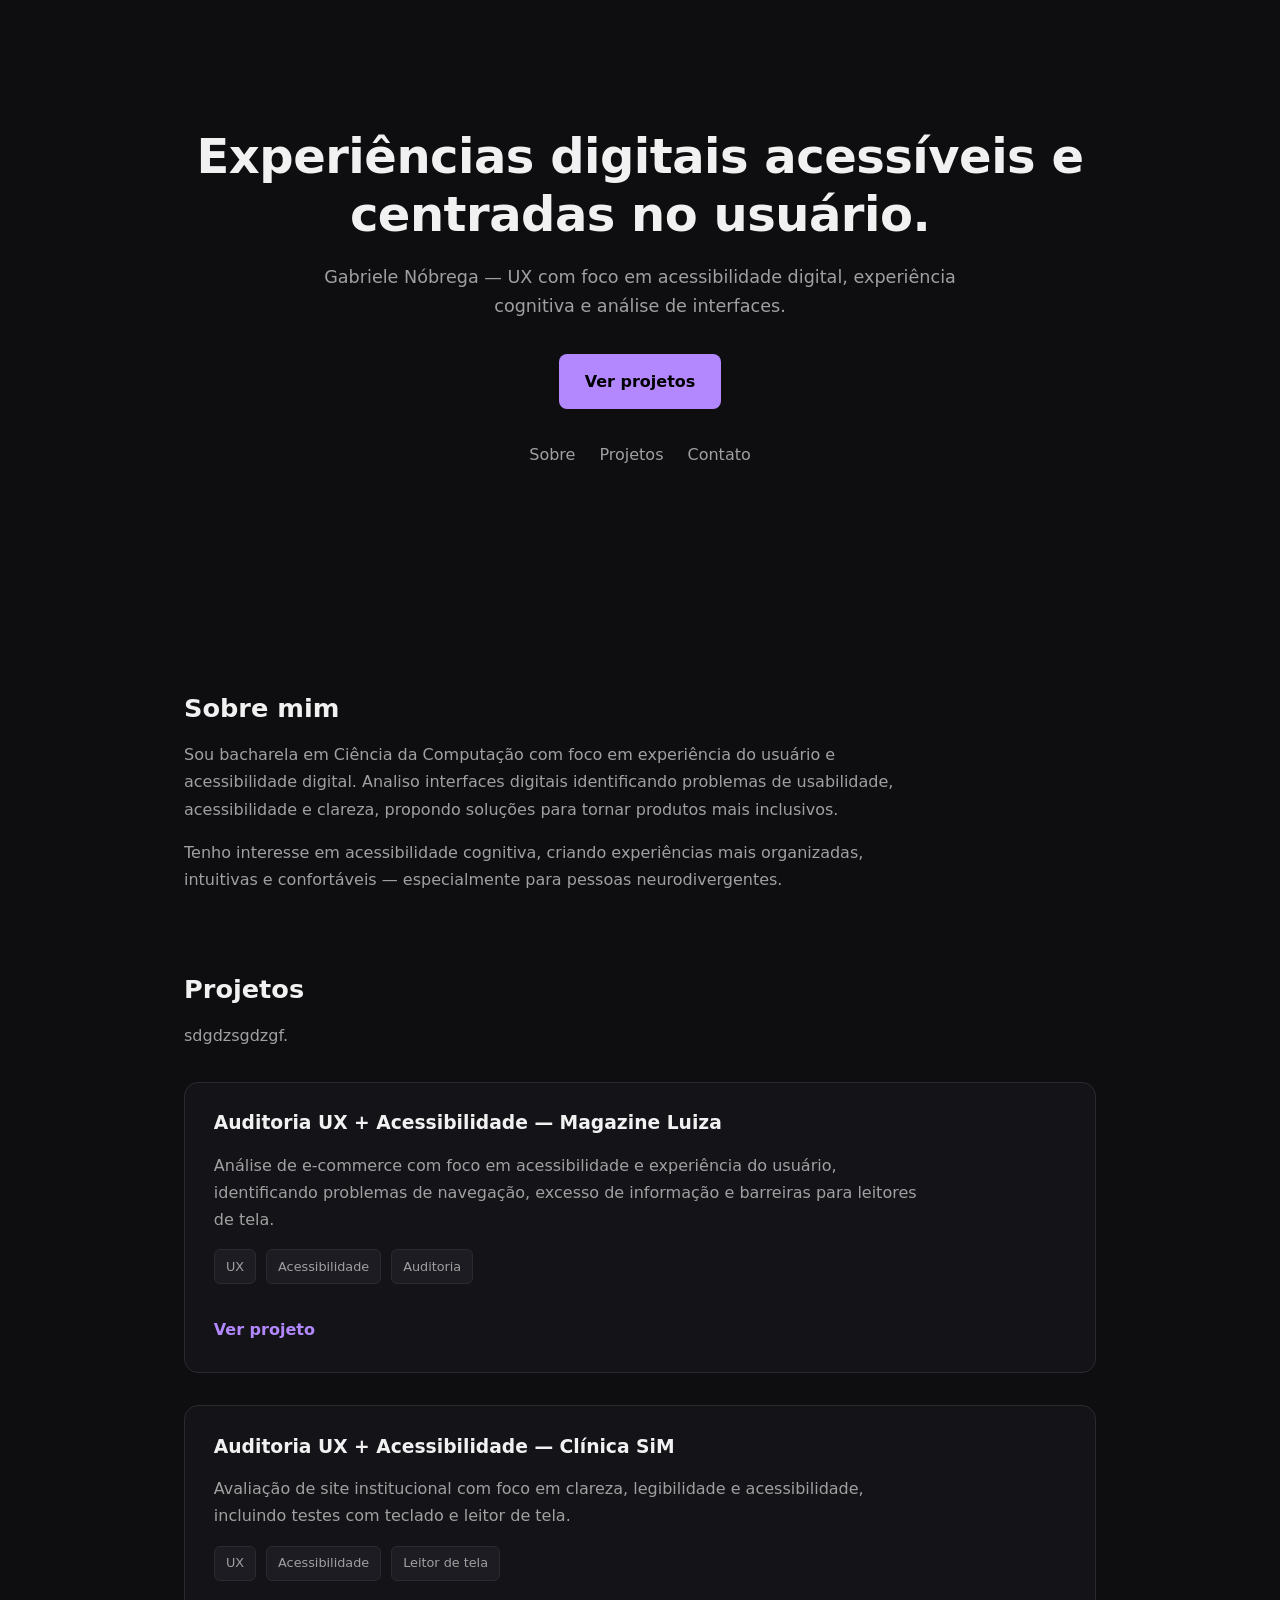
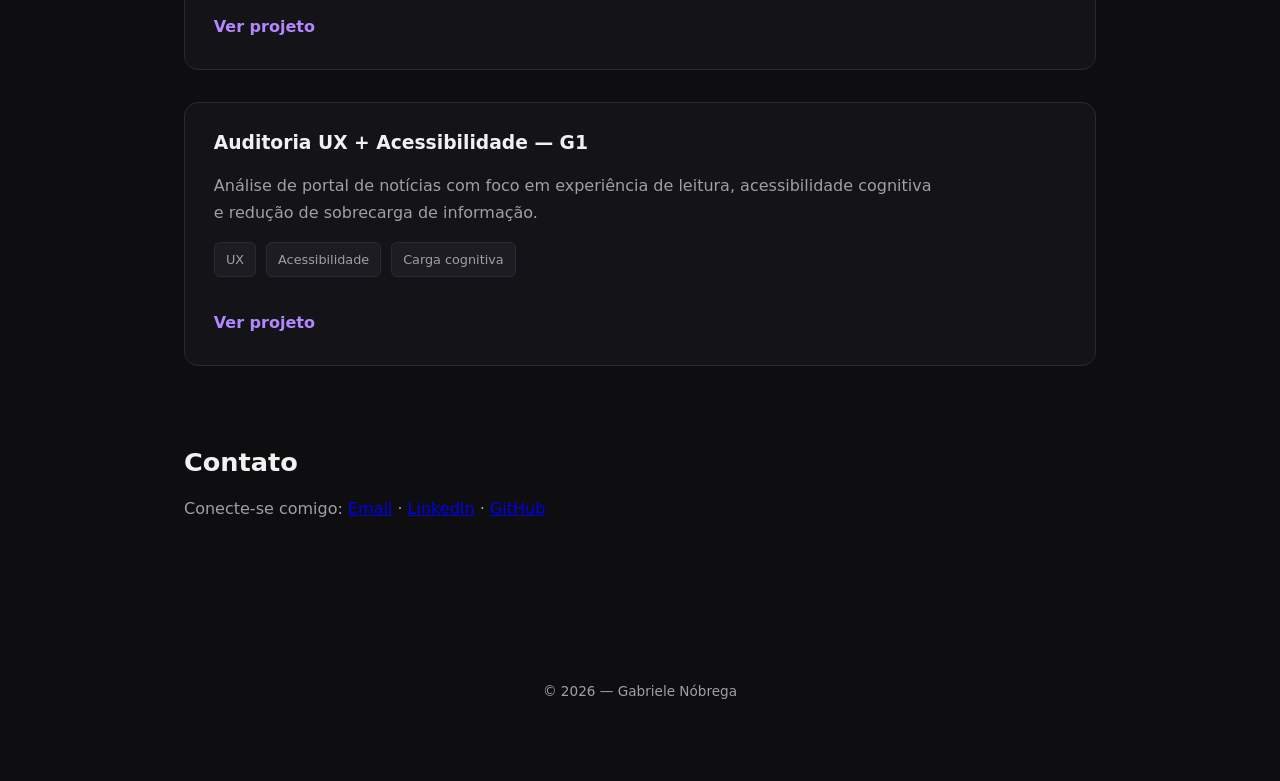
==== index.html @ 25859413 "Primeira versão do portfólio" ====
<!DOCTYPE html>
<html lang="pt-BR">
<head>
  <meta charset="UTF-8" />
  <meta name="viewport" content="width=device-width, initial-scale=1.0" />
  <title>Gabriele Nóbrega | UX & Acessibilidade</title>
  <meta name="description" content="Portfólio de Gabriele Nóbrega, especialista em UX e acessibilidade digital." />
  <link rel="stylesheet" href="css/style.css" />
</head>
<body>

  <header class="container hero">
    <h1>Experiências digitais acessíveis e centradas no usuário.</h1>
    <p class="subtitle">
      Gabriele Nóbrega — UX com foco em acessibilidade digital, 
      experiência cognitiva e análise de interfaces.
    </p>

    <a href="#projetos" class="cta">Ver projetos</a>

    <nav aria-label="Navegação principal">
      <ul class="nav">
        <li><a href="#sobre">Sobre</a></li>
        <li><a href="#projetos">Projetos</a></li>
        <li><a href="#contato">Contato</a></li>
      </ul>
    </nav>
  </header>

  <main class="container">

    <section id="sobre">
      <h2>Sobre mim</h2>
      <p>
        Sou bacharela em Ciência da Computação com foco em experiência do usuário e acessibilidade digital.
        Analiso interfaces digitais identificando problemas de usabilidade, acessibilidade e clareza,
        propondo soluções para tornar produtos mais inclusivos.
      </p>
      <p>
        Tenho interesse em acessibilidade cognitiva, criando experiências mais organizadas,
        intuitivas e confortáveis — especialmente para pessoas neurodivergentes.
    </section>

    <section id="projetos">
      <h2>Projetos</h2>

      <p class="intro-projetos">
        sdgdzsgdzgf.
      </p>

      <article class="projeto">
        <h3>Auditoria UX + Acessibilidade — Magazine Luiza</h3>
        <p>
           Análise de e-commerce com foco em acessibilidade e experiência do usuário,
           identificando problemas de navegação, excesso de informação e barreiras para leitores de tela.
        </p>
        <ul>
          <li>UX</li>
          <li>Acessibilidade</li>
          <li>Auditoria</li>
        </ul>
        <a href="projects/MagazineLuiza/index.html"
           target="_blank"
           rel="noopener noreferrer"
           aria-label="Ver projeto Magazine Luiza">
          Ver projeto
        </a>
      </article>

      <article class="projeto">
        <h3>Auditoria UX + Acessibilidade — Clínica SiM</h3>
        <p>
          Avaliação de site institucional com foco em clareza, legibilidade e acessibilidade,
          incluindo testes com teclado e leitor de tela.
        </p>
        <ul>
          <li>UX</li>
          <li>Acessibilidade</li>
          <li>Leitor de tela</li>
        </ul>
        <a href="projects/ClinicaSiM/index.html"
           target="_blank"
           rel="noopener noreferrer">
          Ver projeto
        </a>
      </article>

      <article class="projeto">
        <h3>Auditoria UX + Acessibilidade — G1</h3>
        <p>
          Análise de portal de notícias com foco em experiência de leitura,
          acessibilidade cognitiva e redução de sobrecarga de informação.
        </p>
        <ul>
          <li>UX</li>
          <li>Acessibilidade</li>
          <li>Carga cognitiva</li>
        </ul>
        <a href="projects/G1/index.html"
           target="_blank"
           rel="noopener noreferrer">
          Ver projeto
        </a>
      </article>

    </section>

    <section id="contato">
      <h2>Contato</h2>
      <p>
      Conecte-se comigo:
      <a href="mailto:gabriele.on@hotmail.com">Email</a> ·
      <a href="https://www.linkedin.com/in/gabrielenobrega" target="_blank">LinkedIn</a> ·
      <a href="https://github.com/gabrielenobrega" target="_blank">GitHub</a>
      </p>
    </section>

  </main>

  <footer class="container">
    <p>© 2026 — Gabriele Nóbrega</p>
  </footer>

</body>
</html>
---- css/style.css ----
:root {
  --bg: #0e0e11;
  --surface: #141418;
  --surface-hover: #1a1a20;
  --text: #f1f1f1;
  --gray: #a0a0a0;
  --primary: #b388ff;
  --primary-soft: rgba(179, 136, 255, 0.15);
  --border: #2a2a2f;
}

/* Reset */
* {
  box-sizing: border-box;
}

body {
  margin: 0;
  font-family: system-ui, -apple-system, BlinkMacSystemFont, "Segoe UI", sans-serif;
  background-color: var(--bg);
  color: var(--text);
  line-height: 1.7;
  -webkit-font-smoothing: antialiased;
}

/* Layout */
.container {
  max-width: 960px;
  padding: 4rem 1.5rem;
  margin: auto;
}

/* HERO */

.hero {
  text-align: center;
  padding-top: 6rem;
  padding-bottom: 4rem;
}

.hero h1 {
  font-size: clamp(2.2rem, 4vw, 3rem);
  line-height: 1.2;
  font-weight: 700;
  letter-spacing: -0.5px;
  margin-bottom: 1.2rem;
}

.subtitle {
  color: var(--gray);
  font-size: 1.1rem;
  max-width: 650px;
  margin: 0 auto 2rem;
}

/* CTA */

.cta {
  display: inline-block;
  padding: 0.85rem 1.6rem;
  background-color: var(--primary);
  color: #000;
  text-decoration: none;
  font-weight: 600;
  border-radius: 8px;
  transition: 0.2s ease;
  box-shadow: 0 0 0 0 var(--primary-soft);
}

.cta:hover {
  transform: translateY(-2px);
  box-shadow: 0 0 0 6px var(--primary-soft);
}

/* Navegação */

.nav {
  list-style: none;
  padding: 0;
  display: flex;
  gap: 1.5rem;
  justify-content: center;
  margin-top: 2rem;
}

.nav a {
  text-decoration: none;
  color: var(--gray);
  font-weight: 500;
  transition: 0.2s ease;
}

.nav a:hover {
  color: var(--primary);
}

/* Seções */

section {
  margin-top: 5rem;
}

h1, h2, h3 {
  line-height: 1.3;
  color: var(--text);
}

h2 {
  font-size: 1.6rem;
  font-weight: 600;
  margin-bottom: 1rem;
}

section p {
  color: var(--gray);
  max-width: 720px;
}

/* Projetos */

.projeto {
  background-color: var(--surface);
  border: 1px solid var(--border);
  padding: 1.8rem;
  margin-top: 2rem;
  border-radius: 14px;
  transition: 0.25s ease;
}

.projeto:hover {
  background-color: var(--surface-hover);
  border-color: var(--primary);
  transform: translateY(-4px);
}

.projeto h3 {
  margin-top: 0;
  margin-bottom: 0.8rem;
}

.projeto p {
  color: var(--gray);
}

/* Tags */

.projeto ul {
  list-style: none;
  padding: 0;
  display: flex;
  gap: 0.6rem;
  margin-top: 0.8rem;
  flex-wrap: wrap;
}

.projeto li {
  background-color: #1c1c22;
  color: var(--gray);
  padding: 0.35rem 0.7rem;
  border-radius: 6px;
  font-size: 0.8rem;
  border: 1px solid var(--border);
}

/* Links do projeto */

.projeto a {
  display: inline-block;
  margin-top: 1rem;
  color: var(--primary);
  font-weight: 600;
  text-decoration: none;
  transition: 0.2s ease;
}

.projeto a:hover {
  text-decoration: underline;
}

/* Intro projetos */

.intro-projetos {
  color: var(--gray);
  margin-bottom: 1rem;
}

/* Acessibilidade */

a:focus-visible {
  outline: 2px solid var(--primary);
  outline-offset: 4px;
}

/* Footer */

footer {
  margin-top: 6rem;
  text-align: center;
  font-size: 0.85rem;
  color: var(--gray);
  padding-bottom: 3rem;
}
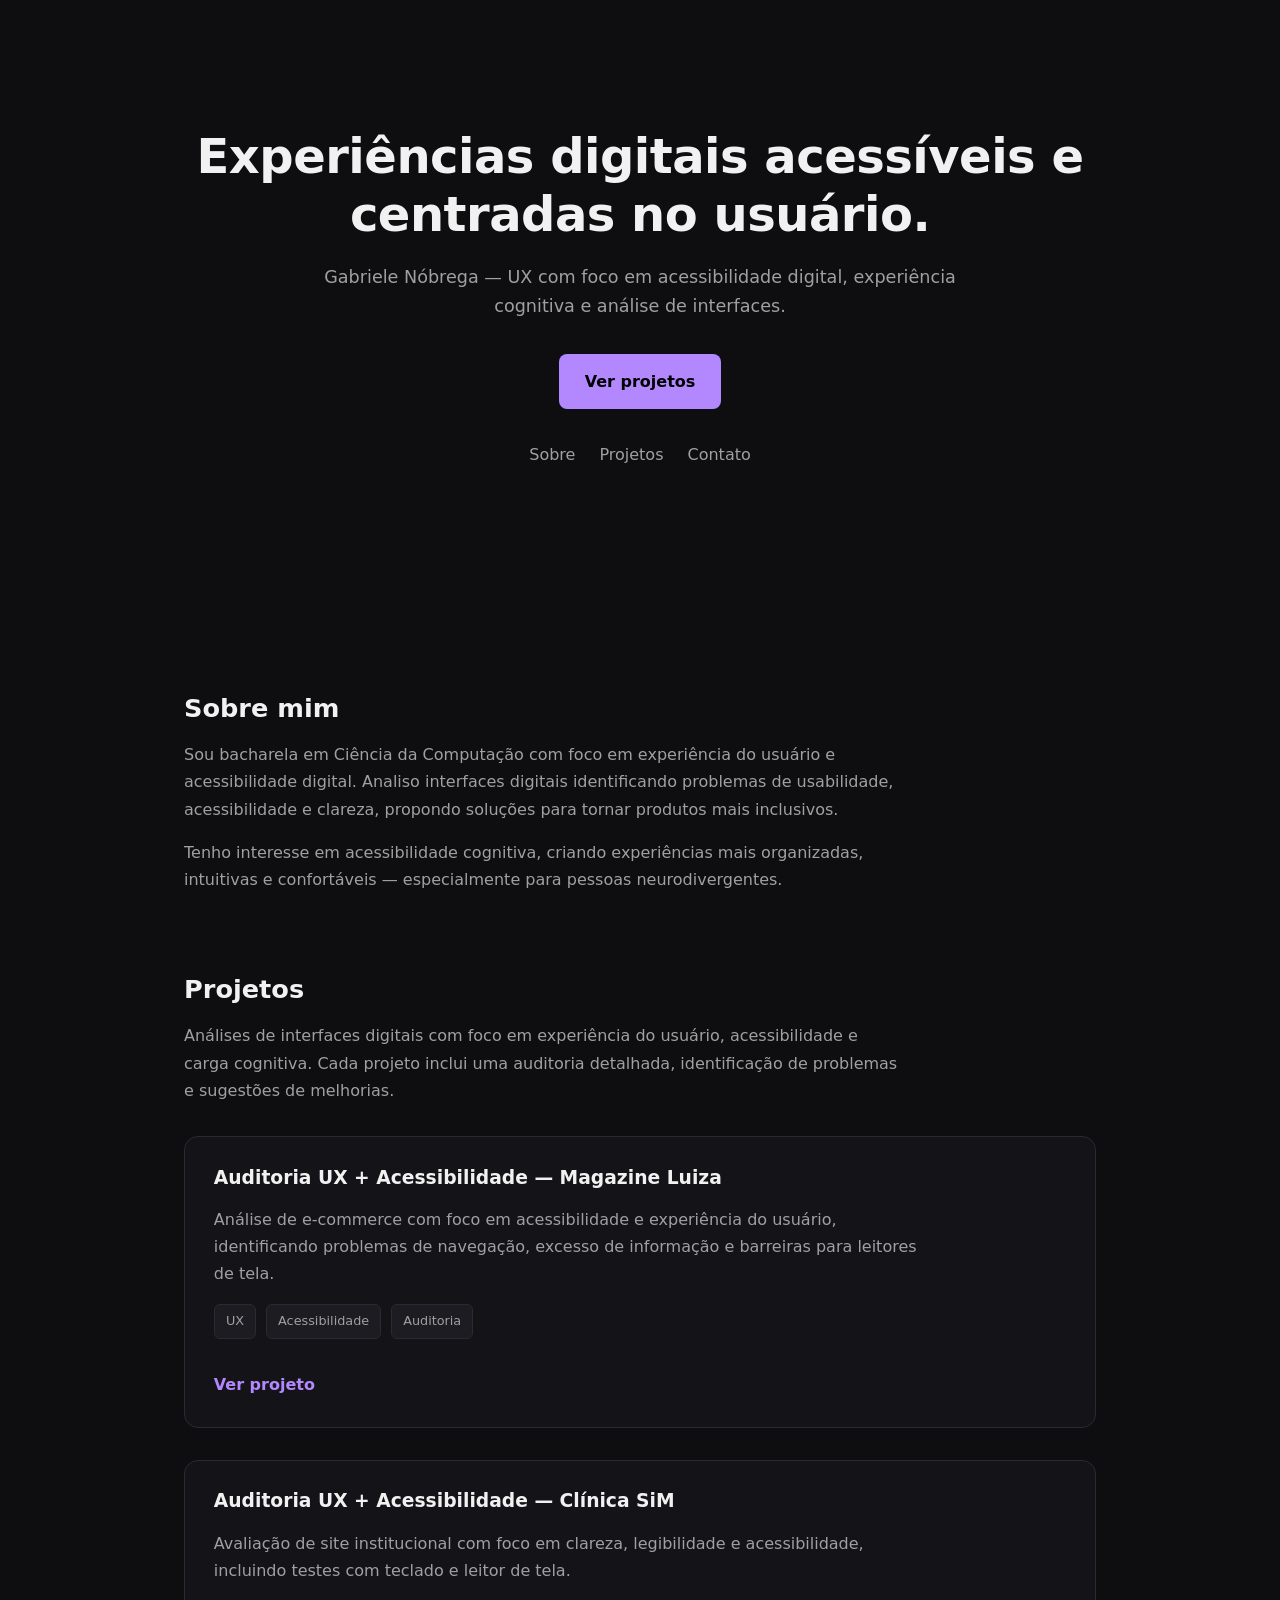
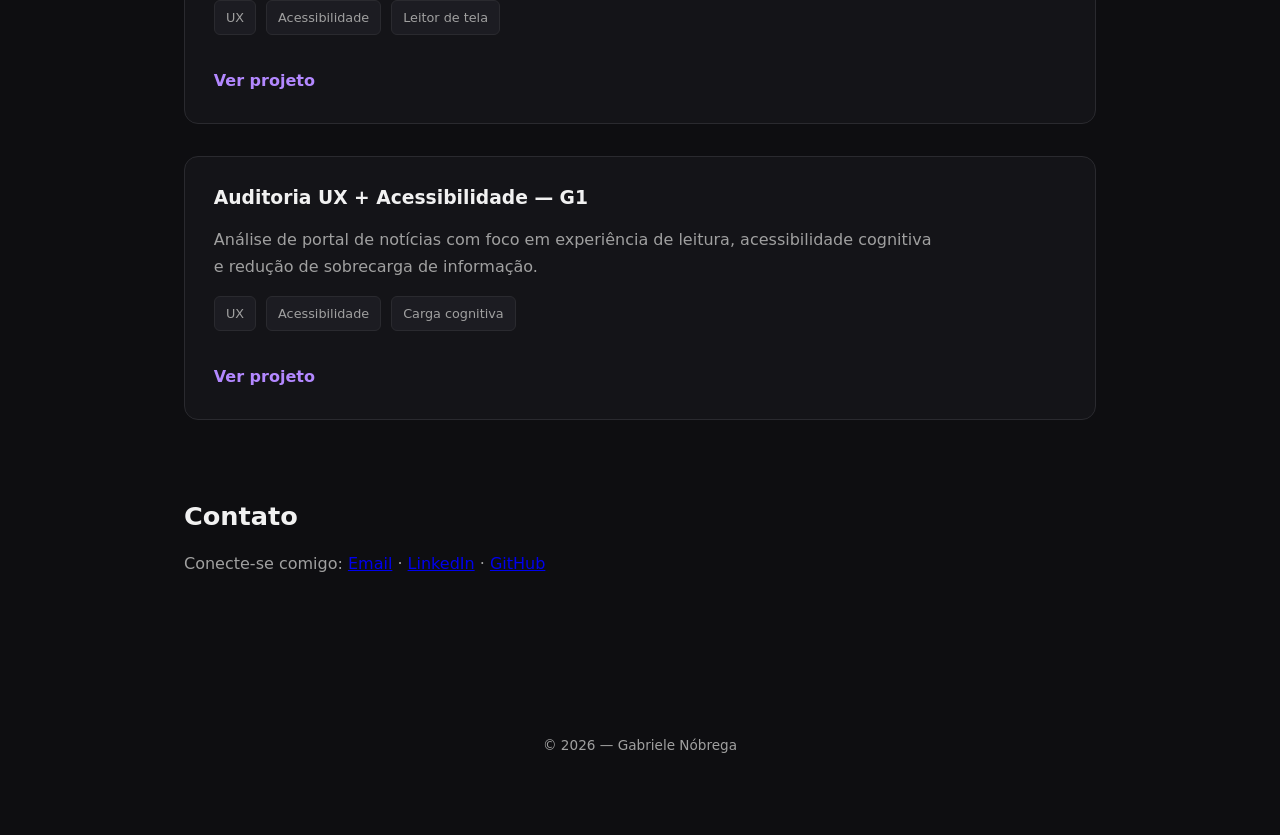
==== commit 73ccc071: "Adicionando introdução" ====
--- a/index.html
+++ b/index.html
@@ -45,7 +45,8 @@
       <h2>Projetos</h2>
 
       <p class="intro-projetos">
-        sdgdzsgdzgf.
+        Análises de interfaces digitais com foco em experiência do usuário, acessibilidade e carga cognitiva.
+        Cada projeto inclui uma auditoria detalhada, identificação de problemas e sugestões de melhorias.
       </p>
 
       <article class="projeto">
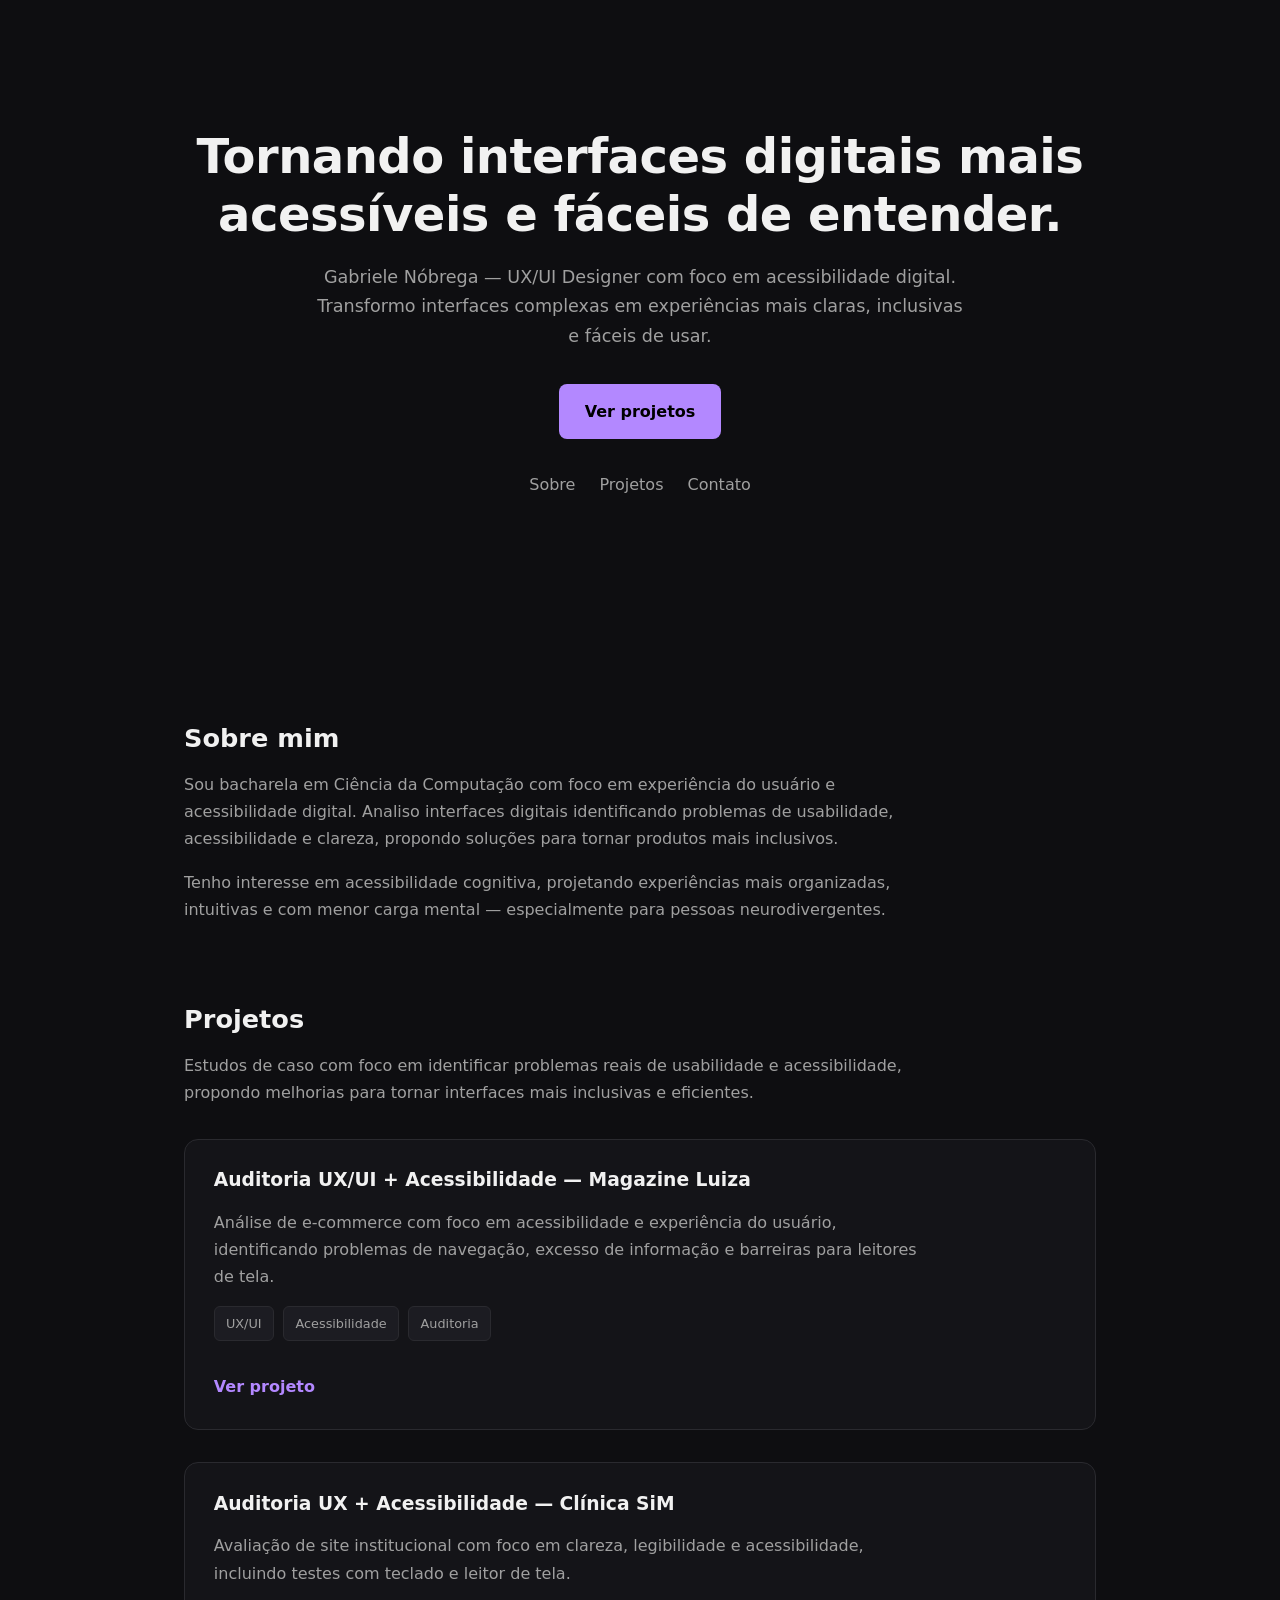
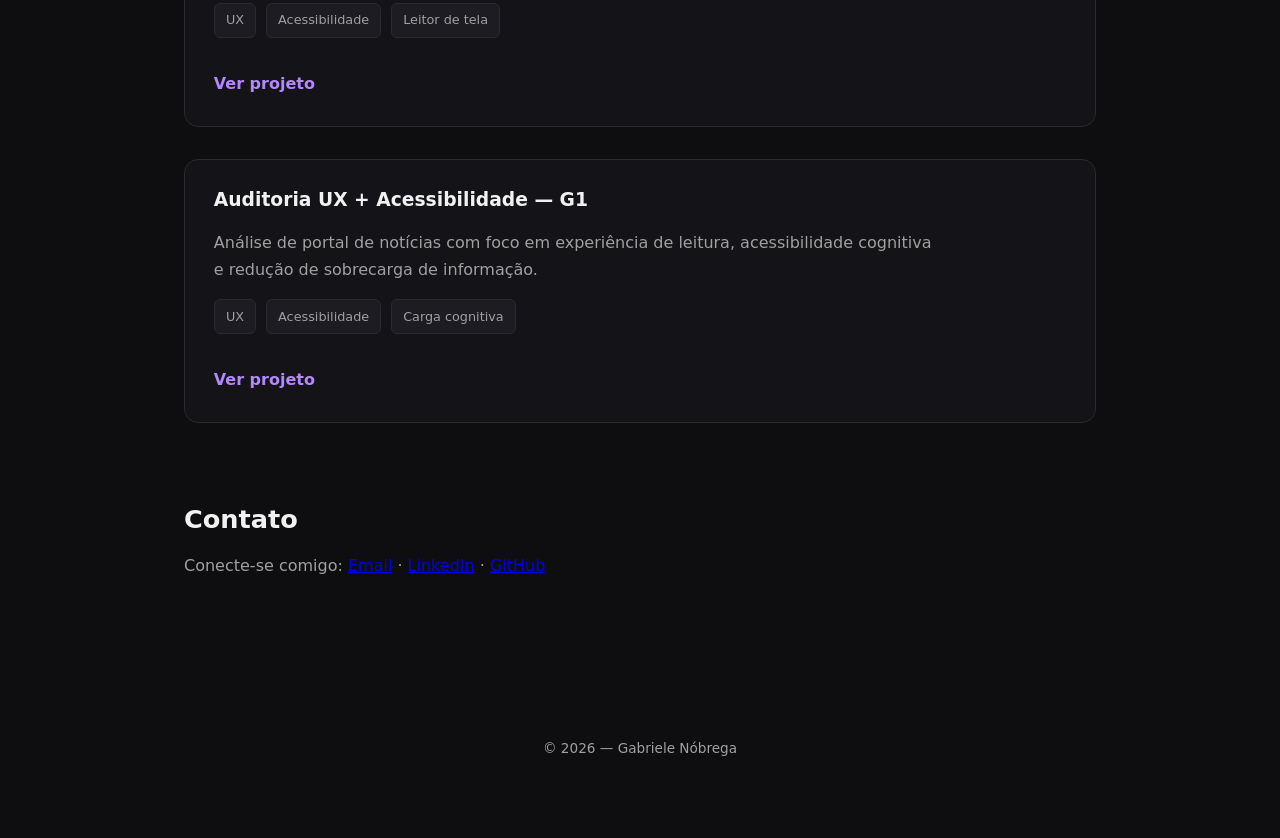
==== commit e11a0807: "Melhorando ajustes na página inicial" ====
--- a/index.html
+++ b/index.html
@@ -3,17 +3,17 @@
 <head>
   <meta charset="UTF-8" />
   <meta name="viewport" content="width=device-width, initial-scale=1.0" />
-  <title>Gabriele Nóbrega | UX & Acessibilidade</title>
-  <meta name="description" content="Portfólio de Gabriele Nóbrega, especialista em UX e acessibilidade digital." />
+  <title>Gabriele Nóbrega | UX/UI & Acessibilidade</title>
+  <meta name="description" content="Portfólio de Gabriele Nóbrega, especialista em UX/UI e acessibilidade digital." />
   <link rel="stylesheet" href="css/style.css" />
 </head>
 <body>
 
   <header class="container hero">
-    <h1>Experiências digitais acessíveis e centradas no usuário.</h1>
+    <h1>Tornando interfaces digitais mais acessíveis e fáceis de entender.</h1>
     <p class="subtitle">
-      Gabriele Nóbrega — UX com foco em acessibilidade digital, 
-      experiência cognitiva e análise de interfaces.
+      Gabriele Nóbrega — UX/UI Designer com foco em acessibilidade digital.
+      Transformo interfaces complexas em experiências mais claras, inclusivas e fáceis de usar.
     </p>
 
     <a href="#projetos" class="cta">Ver projetos</a>
@@ -37,26 +37,26 @@
         propondo soluções para tornar produtos mais inclusivos.
       </p>
       <p>
-        Tenho interesse em acessibilidade cognitiva, criando experiências mais organizadas,
-        intuitivas e confortáveis — especialmente para pessoas neurodivergentes.
+        Tenho interesse em acessibilidade cognitiva, projetando experiências mais organizadas,
+        intuitivas e com menor carga mental — especialmente para pessoas neurodivergentes.
     </section>
 
     <section id="projetos">
       <h2>Projetos</h2>
 
       <p class="intro-projetos">
-        Análises de interfaces digitais com foco em experiência do usuário, acessibilidade e carga cognitiva.
-        Cada projeto inclui uma auditoria detalhada, identificação de problemas e sugestões de melhorias.
+        Estudos de caso com foco em identificar problemas reais de usabilidade e acessibilidade,
+        propondo melhorias para tornar interfaces mais inclusivas e eficientes.
       </p>
 
       <article class="projeto">
-        <h3>Auditoria UX + Acessibilidade — Magazine Luiza</h3>
+        <h3>Auditoria UX/UI + Acessibilidade — Magazine Luiza</h3>
         <p>
            Análise de e-commerce com foco em acessibilidade e experiência do usuário,
            identificando problemas de navegação, excesso de informação e barreiras para leitores de tela.
         </p>
         <ul>
-          <li>UX</li>
+          <li>UX/UI</li>
           <li>Acessibilidade</li>
           <li>Auditoria</li>
         </ul>
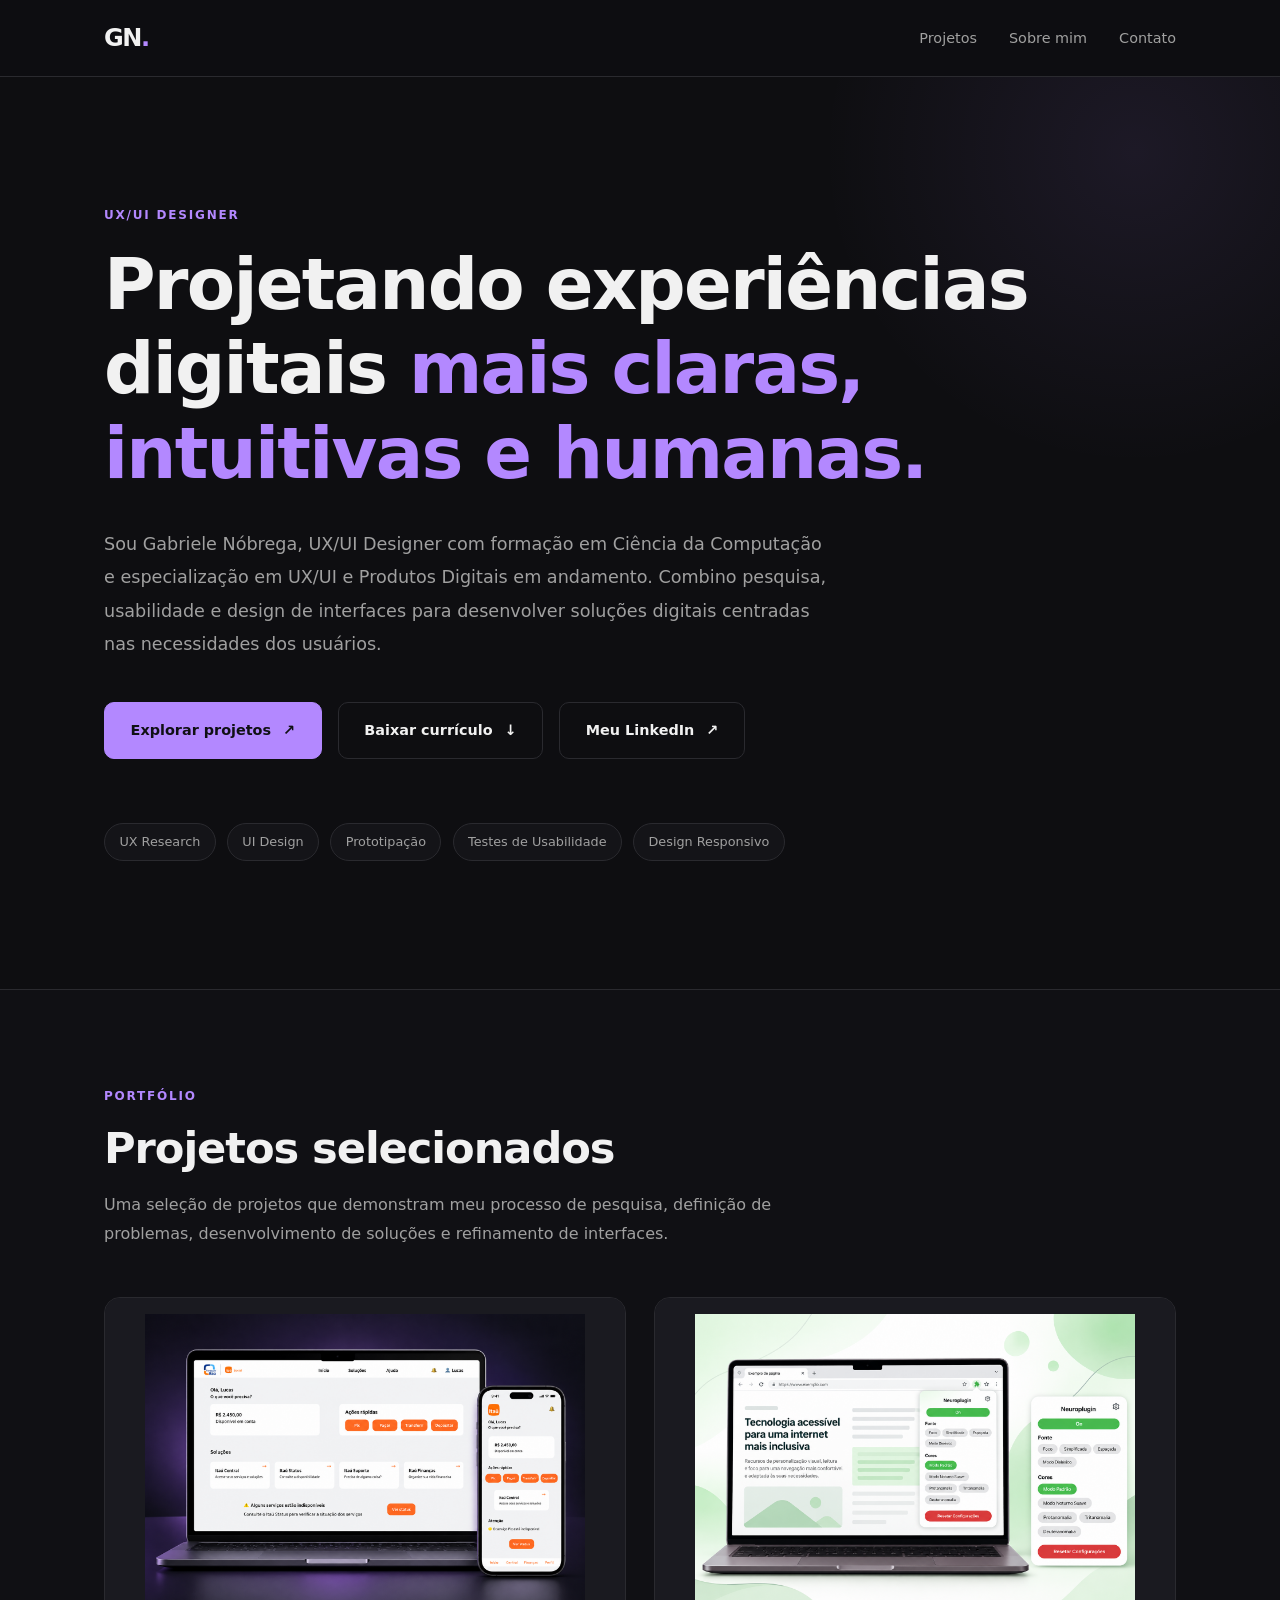
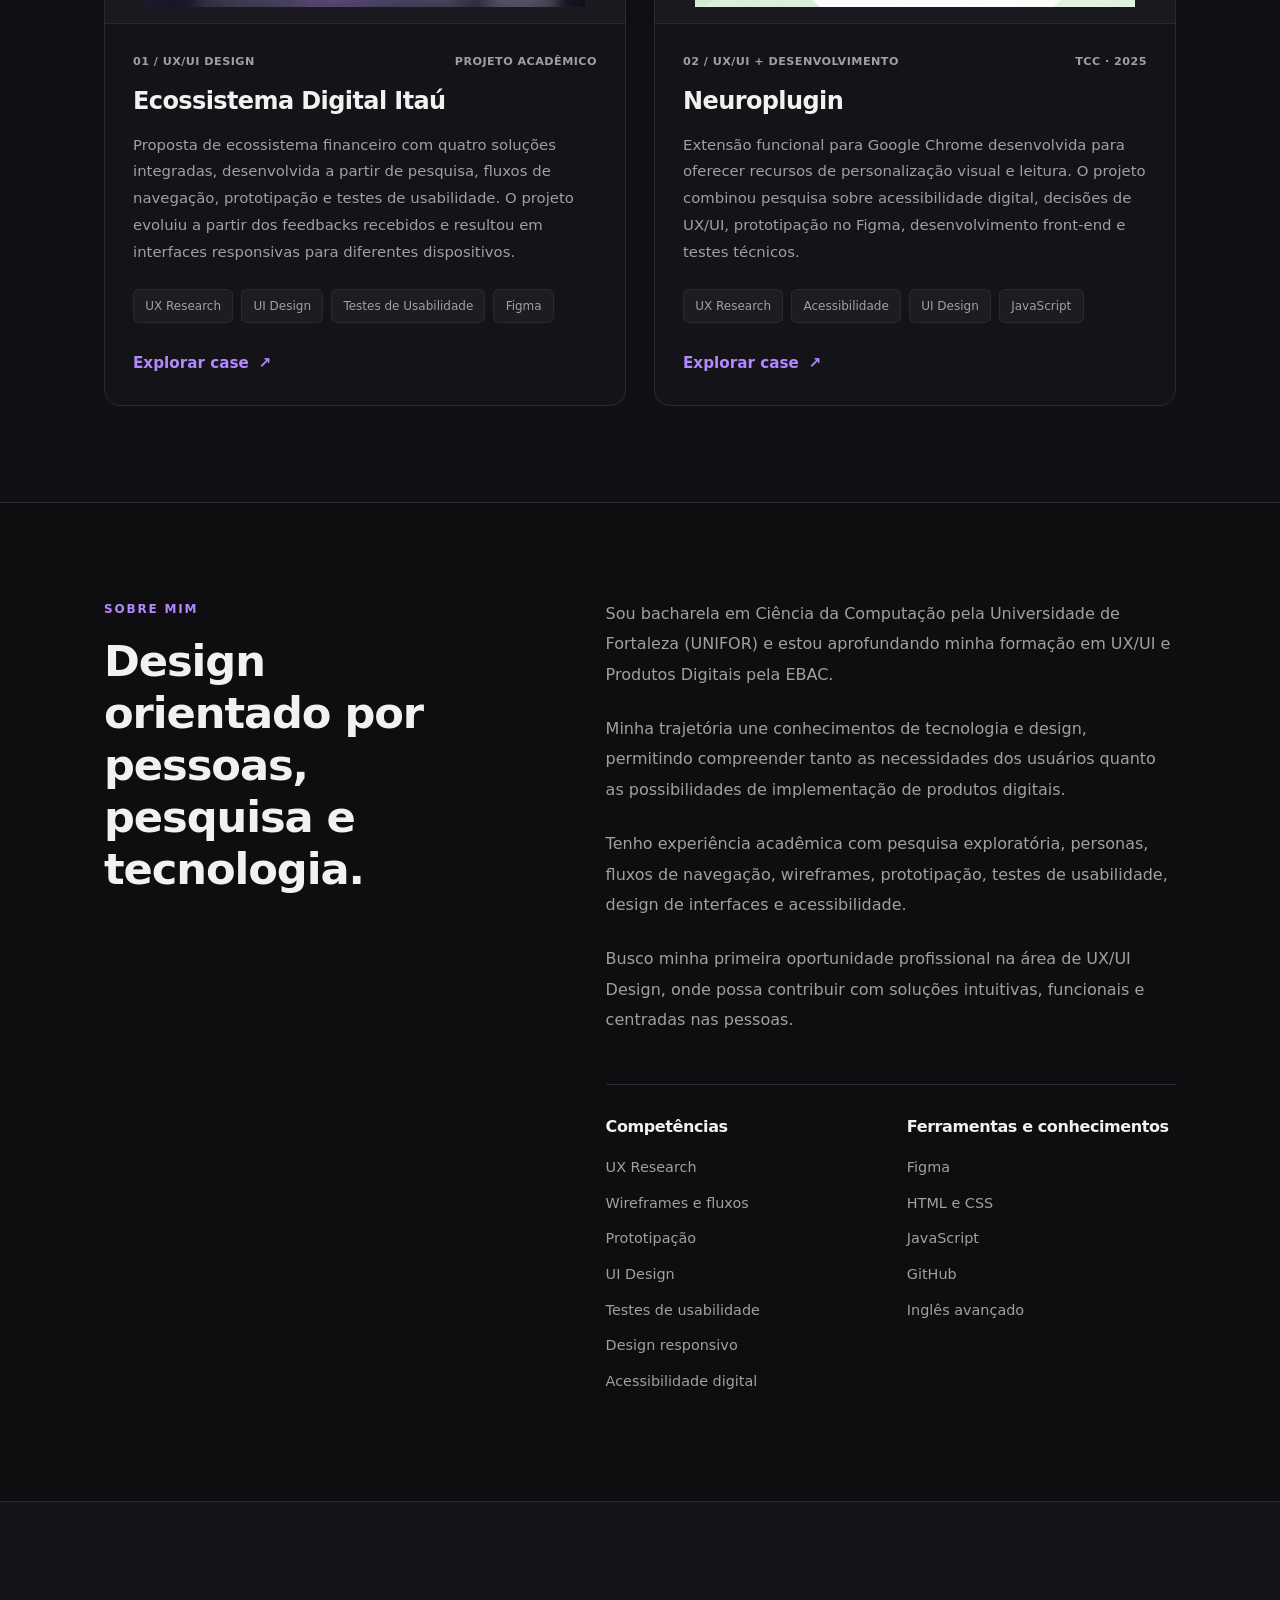
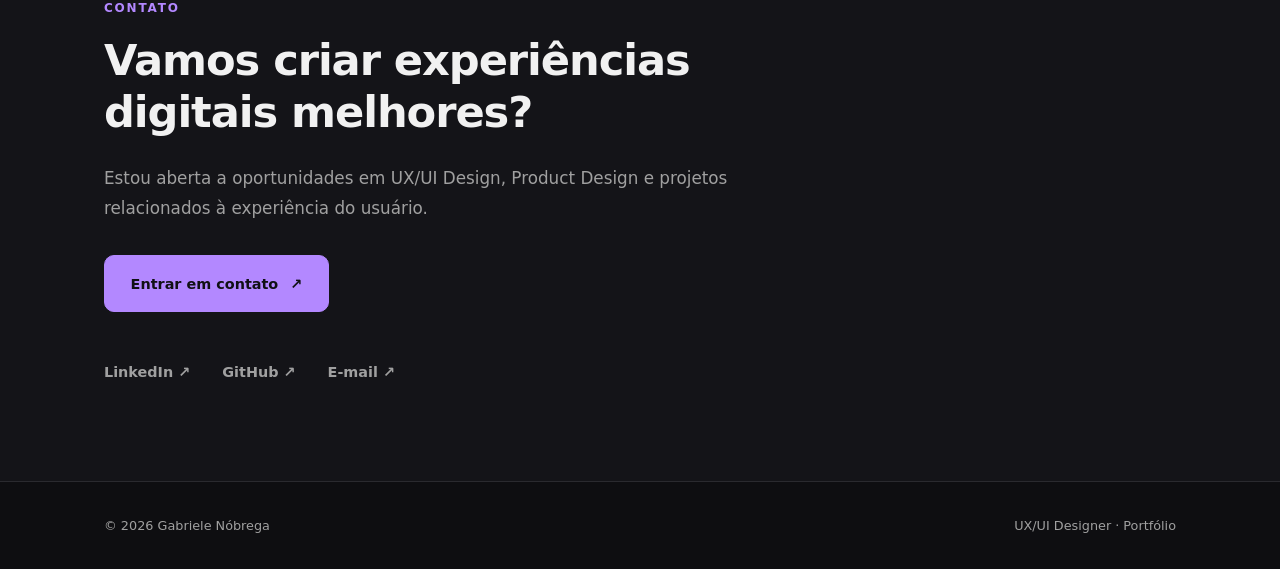
==== commit 452df8f8: "Atualização do portifólio 2026" ====
--- a/index.html
+++ b/index.html
@@ -1,126 +1,442 @@
+
 <!DOCTYPE html>
 <html lang="pt-BR">
+
 <head>
-  <meta charset="UTF-8" />
-  <meta name="viewport" content="width=device-width, initial-scale=1.0" />
-  <title>Gabriele Nóbrega | UX/UI & Acessibilidade</title>
-  <meta name="description" content="Portfólio de Gabriele Nóbrega, especialista em UX/UI e acessibilidade digital." />
-  <link rel="stylesheet" href="css/style.css" />
+  <meta charset="UTF-8">
+
+  <meta
+    name="viewport"
+    content="width=device-width, initial-scale=1.0"
+  >
+
+  <meta
+    name="description"
+    content="Portfólio de Gabriele Nóbrega, UX/UI Designer com formação em Ciência da Computação. Projetos de UX Research, UI Design, prototipação e experiência do usuário."
+  >
+
+  <meta name="theme-color" content="#0e0e11">
+
+  <title>Gabriele Nóbrega | UX/UI Designer</title>
+
+  <link rel="stylesheet" href="css/style.css">
 </head>
+
 <body>
 
-  <header class="container hero">
-    <h1>Tornando interfaces digitais mais acessíveis e fáceis de entender.</h1>
-    <p class="subtitle">
-      Gabriele Nóbrega — UX/UI Designer com foco em acessibilidade digital.
-      Transformo interfaces complexas em experiências mais claras, inclusivas e fáceis de usar.
-    </p>
-
-    <a href="#projetos" class="cta">Ver projetos</a>
-
-    <nav aria-label="Navegação principal">
-      <ul class="nav">
-        <li><a href="#sobre">Sobre</a></li>
-        <li><a href="#projetos">Projetos</a></li>
-        <li><a href="#contato">Contato</a></li>
-      </ul>
-    </nav>
+  <!-- CABEÇALHO -->
+
+  <header class="site-header">
+
+    <div class="container header-content">
+
+      <a href="#inicio" class="logo" aria-label="Gabriele Nóbrega, início">
+        GN<span>.</span>
+      </a>
+
+      <nav aria-label="Navegação principal">
+
+        <ul class="nav">
+          <li><a href="#projetos">Projetos</a></li>
+          <li><a href="#sobre">Sobre mim</a></li>
+          <li><a href="#contato">Contato</a></li>
+        </ul>
+
+      </nav>
+
+    </div>
+
   </header>
 
-  <main class="container">
-
-    <section id="sobre">
-      <h2>Sobre mim</h2>
+
+  <main>
+
+    <!-- HERO -->
+
+    <section id="inicio" class="hero">
+
+      <div class="container">
+
+        <p class="eyebrow">
+          UX/UI DESIGNER
+        </p>
+
+        <h1>
+          Projetando experiências digitais
+          <span>mais claras, intuitivas e humanas.</span>
+        </h1>
+
+        <p class="hero-description">
+          Sou Gabriele Nóbrega, UX/UI Designer com formação
+          em Ciência da Computação e especialização em
+          UX/UI e Produtos Digitais em andamento.
+
+          Combino pesquisa, usabilidade e design de
+          interfaces para desenvolver soluções digitais
+          centradas nas necessidades dos usuários.
+        </p>
+
+        <div class="hero-actions">
+
+        <a href="#projetos" class="cta">
+          Explorar projetos
+          <span aria-hidden="true">↗</span>
+        </a>
+
+        <a
+          href="documents/Curriculo_Gabriele_Nobrega.pdf"
+          class="secondary-button"
+          download="Curriculo_Gabriele_Nobrega.pdf"
+          type="application/pdf"
+        >
+          Baixar currículo
+          <span aria-hidden="true">↓</span>
+        </a>
+
+        <a
+          href="https://www.linkedin.com/in/gabrielenobrega"
+          class="secondary-button"
+          target="_blank"
+          rel="noopener noreferrer"
+        >
+          Meu LinkedIn
+          <span aria-hidden="true">↗</span>
+        </a>
+
+        </div>
+
+        <div class="hero-skills" aria-label="Áreas de atuação">
+          <span>UX Research</span>
+          <span>UI Design</span>
+          <span>Prototipação</span>
+          <span>Testes de Usabilidade</span>
+          <span>Design Responsivo</span>
+        </div>
+
+      </div>
+
+    </section>
+
+
+    <!-- PROJETOS -->
+
+    <section id="projetos" class="projects-section">
+
+      <div class="container">
+
+        <div class="section-heading">
+
+          <p class="eyebrow">PORTFÓLIO</p>
+
+          <h2>Projetos selecionados</h2>
+
+          <p>
+            Uma seleção de projetos que demonstram
+            meu processo de pesquisa, definição
+            de problemas, desenvolvimento de
+            soluções e refinamento de interfaces.
+          </p>
+
+        </div>
+
+
+        <div class="projects-grid">
+
+          <!-- PROJETO ITAÚ -->
+
+          <article class="project-card">
+
+            <a
+              href="projects/EcossistemaItau/index.html"
+              class="project-image-link"
+              aria-label="Ver case Ecossistema Digital Itaú"
+            >
+
+              <img
+                src="images/itau-capa.png"
+                alt="Prévia das interfaces desenvolvidas para o Ecossistema Digital Itaú"
+                loading="lazy"
+              >
+
+            </a>
+
+            <div class="project-content">
+
+              <div class="project-meta">
+                <span>01 / UX/UI DESIGN</span>
+                <span>Projeto acadêmico</span>
+              </div>
+
+              <h3>Ecossistema Digital Itaú</h3>
+
+              <p>
+                Proposta de ecossistema financeiro
+                com quatro soluções integradas,
+                desenvolvida a partir de pesquisa,
+                fluxos de navegação, prototipação
+                e testes de usabilidade.
+
+                O projeto evoluiu a partir dos
+                feedbacks recebidos e resultou
+                em interfaces responsivas para
+                diferentes dispositivos.
+              </p>
+
+              <div class="project-tags">
+                <span>UX Research</span>
+                <span>UI Design</span>
+                <span>Testes de Usabilidade</span>
+                <span>Figma</span>
+              </div>
+
+              <a
+                href="projects/EcossistemaItau/index.html"
+                class="project-link"
+              >
+                Explorar case
+                <span aria-hidden="true">↗</span>
+              </a>
+
+            </div>
+
+          </article>
+
+
+          <!-- PROJETO NEUROPLUGIN -->
+
+          <article class="project-card">
+
+            <a
+              href="projects/Neuroplugin/index.html"
+              class="project-image-link"
+              aria-label="Ver case Neuroplugin"
+            >
+
+              <img
+                src="images/neuroplugin-capa.png"
+                alt="Prévia da interface da extensão de acessibilidade Neuroplugin"
+                loading="lazy"
+              >
+
+            </a>
+
+            <div class="project-content">
+
+              <div class="project-meta">
+                <span>02 / UX/UI + DESENVOLVIMENTO</span>
+                <span>TCC · 2025</span>
+              </div>
+
+              <h3>Neuroplugin</h3>
+
+              <p>
+                Extensão funcional para Google Chrome
+                desenvolvida para oferecer recursos
+                de personalização visual e leitura.
+
+                O projeto combinou pesquisa sobre
+                acessibilidade digital, decisões
+                de UX/UI, prototipação no Figma,
+                desenvolvimento front-end e
+                testes técnicos.
+              </p>
+
+              <div class="project-tags">
+                <span>UX Research</span>
+                <span>Acessibilidade</span>
+                <span>UI Design</span>
+                <span>JavaScript</span>
+              </div>
+
+              <a
+                href="projects/Neuroplugin/index.html"
+                class="project-link"
+              >
+                Explorar case
+                <span aria-hidden="true">↗</span>
+              </a>
+
+            </div>
+
+          </article>
+
+        </div>
+
+      </div>
+
+    </section>
+
+
+    <!-- SOBRE MIM -->
+
+    <section id="sobre" class="about-section">
+
+      <div class="container about-grid">
+
+        <div class="about-heading">
+
+          <p class="eyebrow">SOBRE MIM</p>
+
+          <h2>
+            Design orientado por
+            pessoas, pesquisa
+            e tecnologia.
+          </h2>
+
+        </div>
+
+
+        <div class="about-content">
+
+          <p>
+            Sou bacharela em Ciência da Computação
+            pela Universidade de Fortaleza (UNIFOR)
+            e estou aprofundando minha formação
+            em UX/UI e Produtos Digitais pela EBAC.
+          </p>
+
+          <p>
+            Minha trajetória une conhecimentos
+            de tecnologia e design, permitindo
+            compreender tanto as necessidades
+            dos usuários quanto as possibilidades
+            de implementação de produtos digitais.
+          </p>
+
+          <p>
+            Tenho experiência acadêmica com
+            pesquisa exploratória, personas,
+            fluxos de navegação, wireframes,
+            prototipação, testes de usabilidade,
+            design de interfaces e acessibilidade.
+          </p>
+
+          <p>
+            Busco minha primeira oportunidade
+            profissional na área de UX/UI Design,
+            onde possa contribuir com soluções
+            intuitivas, funcionais e centradas
+            nas pessoas.
+          </p>
+
+
+          <div class="about-details">
+
+            <div class="detail-group">
+
+              <h3>Competências</h3>
+
+              <ul>
+                <li>UX Research</li>
+                <li>Wireframes e fluxos</li>
+                <li>Prototipação</li>
+                <li>UI Design</li>
+                <li>Testes de usabilidade</li>
+                <li>Design responsivo</li>
+                <li>Acessibilidade digital</li>
+              </ul>
+
+            </div>
+
+
+            <div class="detail-group">
+
+              <h3>Ferramentas e conhecimentos</h3>
+
+              <ul>
+                <li>Figma</li>
+                <li>HTML e CSS</li>
+                <li>JavaScript</li>
+                <li>GitHub</li>
+                <li>Inglês avançado</li>
+              </ul>
+
+            </div>
+
+          </div>
+
+        </div>
+
+      </div>
+
+    </section>
+
+
+    <!-- CONTATO -->
+
+    <section id="contato" class="contact-section">
+
+      <div class="container">
+
+        <p class="eyebrow">CONTATO</p>
+
+        <h2>
+          Vamos criar experiências
+          digitais melhores?
+        </h2>
+
+        <p>
+          Estou aberta a oportunidades em UX/UI Design,
+          Product Design e projetos relacionados
+          à experiência do usuário.
+        </p>
+
+        <a
+          href="mailto:gabriele.on@hotmail.com"
+          class="cta"
+        >
+          Entrar em contato
+          <span aria-hidden="true">↗</span>
+        </a>
+
+        <div class="social-links">
+
+          <a
+            href="https://www.linkedin.com/in/gabrielenobrega"
+            target="_blank"
+            rel="noopener noreferrer"
+          >
+            LinkedIn ↗
+          </a>
+
+          <a
+            href="https://github.com/gabrielenobrega"
+            target="_blank"
+            rel="noopener noreferrer"
+          >
+            GitHub ↗
+          </a>
+
+          <a href="mailto:gabriele.on@hotmail.com">
+            E-mail ↗
+          </a>
+
+        </div>
+
+      </div>
+
+    </section>
+
+  </main>
+
+
+  <!-- RODAPÉ -->
+
+  <footer class="site-footer">
+
+    <div class="container footer-content">
+
       <p>
-        Sou bacharela em Ciência da Computação com foco em experiência do usuário e acessibilidade digital.
-        Analiso interfaces digitais identificando problemas de usabilidade, acessibilidade e clareza,
-        propondo soluções para tornar produtos mais inclusivos.
+        © 2026 Gabriele Nóbrega
       </p>
+
       <p>
-        Tenho interesse em acessibilidade cognitiva, projetando experiências mais organizadas,
-        intuitivas e com menor carga mental — especialmente para pessoas neurodivergentes.
-    </section>
-
-    <section id="projetos">
-      <h2>Projetos</h2>
-
-      <p class="intro-projetos">
-        Estudos de caso com foco em identificar problemas reais de usabilidade e acessibilidade,
-        propondo melhorias para tornar interfaces mais inclusivas e eficientes.
+        UX/UI Designer · Portfólio
       </p>
 
-      <article class="projeto">
-        <h3>Auditoria UX/UI + Acessibilidade — Magazine Luiza</h3>
-        <p>
-           Análise de e-commerce com foco em acessibilidade e experiência do usuário,
-           identificando problemas de navegação, excesso de informação e barreiras para leitores de tela.
-        </p>
-        <ul>
-          <li>UX/UI</li>
-          <li>Acessibilidade</li>
-          <li>Auditoria</li>
-        </ul>
-        <a href="projects/MagazineLuiza/index.html"
-           target="_blank"
-           rel="noopener noreferrer"
-           aria-label="Ver projeto Magazine Luiza">
-          Ver projeto
-        </a>
-      </article>
-
-      <article class="projeto">
-        <h3>Auditoria UX + Acessibilidade — Clínica SiM</h3>
-        <p>
-          Avaliação de site institucional com foco em clareza, legibilidade e acessibilidade,
-          incluindo testes com teclado e leitor de tela.
-        </p>
-        <ul>
-          <li>UX</li>
-          <li>Acessibilidade</li>
-          <li>Leitor de tela</li>
-        </ul>
-        <a href="projects/ClinicaSiM/index.html"
-           target="_blank"
-           rel="noopener noreferrer">
-          Ver projeto
-        </a>
-      </article>
-
-      <article class="projeto">
-        <h3>Auditoria UX + Acessibilidade — G1</h3>
-        <p>
-          Análise de portal de notícias com foco em experiência de leitura,
-          acessibilidade cognitiva e redução de sobrecarga de informação.
-        </p>
-        <ul>
-          <li>UX</li>
-          <li>Acessibilidade</li>
-          <li>Carga cognitiva</li>
-        </ul>
-        <a href="projects/G1/index.html"
-           target="_blank"
-           rel="noopener noreferrer">
-          Ver projeto
-        </a>
-      </article>
-
-    </section>
-
-    <section id="contato">
-      <h2>Contato</h2>
-      <p>
-      Conecte-se comigo:
-      <a href="mailto:gabriele.on@hotmail.com">Email</a> ·
-      <a href="https://www.linkedin.com/in/gabrielenobrega" target="_blank">LinkedIn</a> ·
-      <a href="https://github.com/gabrielenobrega" target="_blank">GitHub</a>
-      </p>
-    </section>
-
-  </main>
-
-  <footer class="container">
-    <p>© 2026 — Gabriele Nóbrega</p>
+    </div>
+
   </footer>
 
 </body>
-</html>+</html>
--- a/css/style.css
+++ b/css/style.css
@@ -1,3 +1,11 @@
+
+/* ==========================================
+   PORTFÓLIO UX/UI — GABRIELE NÓBREGA
+   Página principal
+   ========================================== */
+
+/* VARIÁVEIS */
+
 :root {
   --bg: #0e0e11;
   --surface: #141418;
@@ -7,196 +15,787 @@
   --primary: #b388ff;
   --primary-soft: rgba(179, 136, 255, 0.15);
   --border: #2a2a2f;
-}
-
-/* Reset */
+
+  --radius: 16px;
+  --transition: 0.25s ease;
+}
+
+
+/* ==========================================
+   RESET E BASE
+   ========================================== */
+
 * {
   box-sizing: border-box;
 }
 
+html {
+  scroll-behavior: smooth;
+  scroll-padding-top: 100px;
+}
+
 body {
   margin: 0;
-  font-family: system-ui, -apple-system, BlinkMacSystemFont, "Segoe UI", sans-serif;
+
+  font-family:
+    system-ui,
+    -apple-system,
+    BlinkMacSystemFont,
+    "Segoe UI",
+    sans-serif;
+
   background-color: var(--bg);
   color: var(--text);
   line-height: 1.7;
+
   -webkit-font-smoothing: antialiased;
 }
 
-/* Layout */
-.container {
-  max-width: 960px;
-  padding: 4rem 1.5rem;
-  margin: auto;
-}
-
-/* HERO */
-
-.hero {
-  text-align: center;
-  padding-top: 6rem;
-  padding-bottom: 4rem;
-}
-
-.hero h1 {
-  font-size: clamp(2.2rem, 4vw, 3rem);
-  line-height: 1.2;
-  font-weight: 700;
-  letter-spacing: -0.5px;
-  margin-bottom: 1.2rem;
-}
-
-.subtitle {
-  color: var(--gray);
-  font-size: 1.1rem;
-  max-width: 650px;
-  margin: 0 auto 2rem;
-}
-
-/* CTA */
-
-.cta {
-  display: inline-block;
-  padding: 0.85rem 1.6rem;
-  background-color: var(--primary);
-  color: #000;
-  text-decoration: none;
-  font-weight: 600;
-  border-radius: 8px;
-  transition: 0.2s ease;
-  box-shadow: 0 0 0 0 var(--primary-soft);
-}
-
-.cta:hover {
-  transform: translateY(-2px);
-  box-shadow: 0 0 0 6px var(--primary-soft);
-}
-
-/* Navegação */
-
-.nav {
-  list-style: none;
-  padding: 0;
-  display: flex;
-  gap: 1.5rem;
-  justify-content: center;
-  margin-top: 2rem;
-}
-
-.nav a {
-  text-decoration: none;
-  color: var(--gray);
-  font-weight: 500;
-  transition: 0.2s ease;
-}
-
-.nav a:hover {
-  color: var(--primary);
-}
-
-/* Seções */
-
-section {
-  margin-top: 5rem;
-}
-
-h1, h2, h3 {
-  line-height: 1.3;
-  color: var(--text);
-}
-
-h2 {
-  font-size: 1.6rem;
-  font-weight: 600;
-  margin-bottom: 1rem;
-}
-
-section p {
-  color: var(--gray);
-  max-width: 720px;
-}
-
-/* Projetos */
-
-.projeto {
-  background-color: var(--surface);
-  border: 1px solid var(--border);
-  padding: 1.8rem;
-  margin-top: 2rem;
-  border-radius: 14px;
-  transition: 0.25s ease;
-}
-
-.projeto:hover {
-  background-color: var(--surface-hover);
-  border-color: var(--primary);
-  transform: translateY(-4px);
-}
-
-.projeto h3 {
-  margin-top: 0;
-  margin-bottom: 0.8rem;
-}
-
-.projeto p {
-  color: var(--gray);
-}
-
-/* Tags */
-
-.projeto ul {
-  list-style: none;
-  padding: 0;
-  display: flex;
-  gap: 0.6rem;
-  margin-top: 0.8rem;
-  flex-wrap: wrap;
-}
-
-.projeto li {
-  background-color: #1c1c22;
-  color: var(--gray);
-  padding: 0.35rem 0.7rem;
-  border-radius: 6px;
-  font-size: 0.8rem;
-  border: 1px solid var(--border);
-}
-
-/* Links do projeto */
-
-.projeto a {
-  display: inline-block;
-  margin-top: 1rem;
-  color: var(--primary);
-  font-weight: 600;
-  text-decoration: none;
-  transition: 0.2s ease;
-}
-
-.projeto a:hover {
-  text-decoration: underline;
-}
-
-/* Intro projetos */
-
-.intro-projetos {
-  color: var(--gray);
-  margin-bottom: 1rem;
-}
-
-/* Acessibilidade */
+img {
+  display: block;
+  max-width: 100%;
+  height: auto;
+}
+
+a {
+  color: inherit;
+}
 
 a:focus-visible {
   outline: 2px solid var(--primary);
   outline-offset: 4px;
 }
 
-/* Footer */
-
-footer {
-  margin-top: 6rem;
-  text-align: center;
-  font-size: 0.85rem;
+::selection {
+  background: var(--primary);
+  color: var(--bg);
+}
+
+
+/* ==========================================
+   CONTAINER
+   ========================================== */
+
+.container {
+  width: 100%;
+  max-width: 1120px;
+  margin: 0 auto;
+  padding-left: 1.5rem;
+  padding-right: 1.5rem;
+}
+
+
+/* ==========================================
+   TIPOGRAFIA
+   ========================================== */
+
+h1,
+h2,
+h3 {
+  color: var(--text);
+  line-height: 1.2;
+  letter-spacing: -0.025em;
+}
+
+h1 {
+  font-size: clamp(2.5rem, 5.5vw, 4.5rem);
+  font-weight: 750;
+}
+
+h2 {
+  font-size: clamp(1.9rem, 3.5vw, 2.7rem);
+  font-weight: 700;
+}
+
+h3 {
+  font-size: 1.5rem;
+  font-weight: 650;
+}
+
+p {
   color: var(--gray);
-  padding-bottom: 3rem;
-}+  margin-top: 0;
+  line-height: 1.8;
+}
+
+.eyebrow {
+  color: var(--primary);
+  font-size: 0.75rem;
+  font-weight: 700;
+  letter-spacing: 0.15em;
+  text-transform: uppercase;
+  margin-bottom: 1rem;
+}
+
+
+/* ==========================================
+   CABEÇALHO
+   ========================================== */
+
+.site-header {
+  position: sticky;
+  top: 0;
+  z-index: 100;
+
+  background: rgba(14, 14, 17, 0.94);
+  border-bottom: 1px solid var(--border);
+
+  backdrop-filter: blur(16px);
+  -webkit-backdrop-filter: blur(16px);
+}
+
+.header-content {
+  min-height: 76px;
+
+  display: flex;
+  align-items: center;
+  justify-content: space-between;
+
+  gap: 2rem;
+}
+
+.logo {
+  color: var(--text);
+  text-decoration: none;
+  font-size: 1.5rem;
+  font-weight: 800;
+  letter-spacing: -0.06em;
+}
+
+.logo span {
+  color: var(--primary);
+}
+
+.nav {
+  display: flex;
+  align-items: center;
+  gap: 2rem;
+
+  list-style: none;
+  margin: 0;
+  padding: 0;
+}
+
+.nav a {
+  color: var(--gray);
+  font-size: 0.9rem;
+  font-weight: 500;
+  text-decoration: none;
+
+  transition: color var(--transition);
+}
+
+.nav a:hover {
+  color: var(--primary);
+}
+
+
+/* ==========================================
+   HERO
+   ========================================== */
+
+.hero {
+  position: relative;
+  overflow: hidden;
+
+  padding-top: 8rem;
+  padding-bottom: 8rem;
+}
+
+.hero::before {
+  content: "";
+  position: absolute;
+
+  top: -250px;
+  right: -180px;
+
+  width: 650px;
+  height: 650px;
+
+  background: radial-gradient(
+    circle,
+    rgba(179, 136, 255, 0.09),
+    transparent 68%
+  );
+
+  pointer-events: none;
+}
+
+.hero .container {
+  position: relative;
+  z-index: 1;
+}
+
+.hero h1 {
+  max-width: 950px;
+  margin-top: 0;
+  margin-bottom: 2rem;
+}
+
+.hero h1 span {
+  color: var(--primary);
+}
+
+.hero-description {
+  max-width: 730px;
+  font-size: 1.1rem;
+  line-height: 1.9;
+  margin-bottom: 2.5rem;
+}
+
+
+/* ==========================================
+   BOTÕES
+   ========================================== */
+
+.hero-actions {
+  display: flex;
+  align-items: center;
+  flex-wrap: wrap;
+  gap: 1rem;
+}
+
+.cta,
+.secondary-button {
+  display: inline-flex;
+  align-items: center;
+  justify-content: center;
+  gap: 0.75rem;
+
+  padding: 0.95rem 1.6rem;
+
+  border-radius: 10px;
+
+  font-size: 0.9rem;
+  font-weight: 650;
+  text-decoration: none;
+
+  transition:
+    transform var(--transition),
+    background-color var(--transition),
+    border-color var(--transition),
+    box-shadow var(--transition);
+}
+
+.cta {
+  background: var(--primary);
+  color: #101014;
+  border: 1px solid var(--primary);
+}
+
+.cta:hover {
+  transform: translateY(-3px);
+  box-shadow: 0 0 0 6px var(--primary-soft);
+}
+
+.secondary-button {
+  background: transparent;
+  color: var(--text);
+  border: 1px solid var(--border);
+}
+
+.secondary-button:hover {
+  background: var(--surface-hover);
+  border-color: var(--primary);
+  transform: translateY(-3px);
+}
+
+
+/* ==========================================
+   COMPETÊNCIAS NO HERO
+   ========================================== */
+
+.hero-skills {
+  display: flex;
+  flex-wrap: wrap;
+  gap: 0.7rem;
+
+  margin-top: 4rem;
+}
+
+.hero-skills span {
+  padding: 0.45rem 0.9rem;
+
+  color: var(--gray);
+  background: var(--surface);
+
+  border: 1px solid var(--border);
+  border-radius: 30px;
+
+  font-size: 0.8rem;
+}
+
+
+/* ==========================================
+   SEÇÕES
+   ========================================== */
+
+.projects-section,
+.about-section,
+.contact-section {
+  padding-top: 6rem;
+  padding-bottom: 6rem;
+}
+
+.section-heading {
+  margin-bottom: 3rem;
+}
+
+.section-heading h2 {
+  margin-top: 0;
+  margin-bottom: 1rem;
+}
+
+.section-heading > p:last-child {
+  max-width: 720px;
+  font-size: 1rem;
+}
+
+
+/* ==========================================
+   PROJETOS
+   ========================================== */
+
+.projects-section {
+  background: #101014;
+  border-top: 1px solid var(--border);
+  border-bottom: 1px solid var(--border);
+}
+
+.projects-grid {
+  display: grid;
+  grid-template-columns: repeat(2, minmax(0, 1fr));
+  gap: 1.75rem;
+}
+
+.project-card {
+  display: flex;
+  flex-direction: column;
+  min-width: 0;
+
+  overflow: hidden;
+
+  background: var(--surface);
+  border: 1px solid var(--border);
+  border-radius: var(--radius);
+
+  transition:
+    transform var(--transition),
+    border-color var(--transition),
+    box-shadow var(--transition);
+}
+
+.project-card:hover {
+  transform: translateY(-5px);
+  border-color: rgba(179, 136, 255, 0.5);
+
+  box-shadow:
+    0 20px 45px rgba(0, 0, 0, 0.2);
+}
+
+
+/* IMAGEM DE CAPA */
+
+.project-image-link {
+  display: block;
+  overflow: hidden;
+
+  background: var(--surface-hover);
+  border-bottom: 1px solid var(--border);
+}
+
+.project-image-link img {
+  width: 100%;
+  aspect-ratio: 16 / 10;
+  object-fit: contain;
+
+  padding: 1rem;
+
+  transition: transform 0.4s ease;
+}
+
+.project-card:hover .project-image-link img {
+  transform: scale(1.025);
+}
+
+
+/* CONTEÚDO DO CARD */
+
+.project-content {
+  display: flex;
+  flex-direction: column;
+  flex: 1;
+
+  padding: 1.75rem;
+}
+
+.project-meta {
+  display: flex;
+  flex-wrap: wrap;
+  justify-content: space-between;
+  gap: 0.5rem;
+
+  margin-bottom: 1rem;
+
+  color: var(--gray);
+  font-size: 0.7rem;
+  font-weight: 650;
+  letter-spacing: 0.04em;
+  text-transform: uppercase;
+}
+
+.project-content h3 {
+  font-size: 1.5rem;
+  margin: 0 0 1rem;
+}
+
+.project-content > p {
+  font-size: 0.93rem;
+  line-height: 1.8;
+  margin-bottom: 1.5rem;
+}
+
+
+/* TAGS DOS PROJETOS */
+
+.project-tags {
+  display: flex;
+  flex-wrap: wrap;
+  gap: 0.5rem;
+
+  margin-bottom: 1.75rem;
+}
+
+.project-tags span {
+  padding: 0.35rem 0.7rem;
+
+  background: #1c1c22;
+  color: var(--gray);
+
+  border: 1px solid var(--border);
+  border-radius: 6px;
+
+  font-size: 0.75rem;
+}
+
+
+/* LINK DO CASE */
+
+.project-link {
+  display: inline-flex;
+  align-items: center;
+  gap: 0.6rem;
+
+  align-self: flex-start;
+  margin-top: auto;
+
+  color: var(--primary);
+  font-size: 0.95rem;
+  font-weight: 650;
+  text-decoration: none;
+
+  transition: gap var(--transition);
+}
+
+.project-link:hover {
+  gap: 1rem;
+  text-decoration: underline;
+}
+
+
+/* ==========================================
+   SOBRE MIM
+   ========================================== */
+
+.about-grid {
+  display: grid;
+  grid-template-columns: 0.85fr 1.15fr;
+  gap: 5rem;
+  align-items: start;
+}
+
+.about-heading h2 {
+  margin-top: 0;
+  max-width: 400px;
+}
+
+.about-content p {
+  max-width: 650px;
+  font-size: 1rem;
+  line-height: 1.9;
+  margin-bottom: 1.5rem;
+}
+
+
+/* COMPETÊNCIAS E FERRAMENTAS */
+
+.about-details {
+  display: grid;
+  grid-template-columns: repeat(2, minmax(0, 1fr));
+  gap: 2rem;
+
+  margin-top: 3rem;
+  padding-top: 2rem;
+
+  border-top: 1px solid var(--border);
+}
+
+.detail-group h3 {
+  font-size: 1rem;
+  margin-top: 0;
+  margin-bottom: 1.2rem;
+}
+
+.detail-group ul {
+  list-style: none;
+  padding: 0;
+  margin: 0;
+}
+
+.detail-group li {
+  color: var(--gray);
+  font-size: 0.9rem;
+  margin-bottom: 0.7rem;
+}
+
+
+/* ==========================================
+   CONTATO
+   ========================================== */
+
+.contact-section {
+  background: var(--surface);
+  border-top: 1px solid var(--border);
+}
+
+.contact-section h2 {
+  max-width: 750px;
+  margin-top: 0;
+  margin-bottom: 1.5rem;
+}
+
+.contact-section > .container > p:not(.eyebrow) {
+  max-width: 650px;
+  font-size: 1.05rem;
+  margin-bottom: 2rem;
+}
+
+.social-links {
+  display: flex;
+  flex-wrap: wrap;
+  gap: 2rem;
+
+  margin-top: 3rem;
+}
+
+.social-links a {
+  color: var(--gray);
+  font-size: 0.9rem;
+  font-weight: 550;
+  text-decoration: none;
+
+  transition: color var(--transition);
+}
+
+.social-links a:hover {
+  color: var(--primary);
+}
+
+
+/* ==========================================
+   RODAPÉ
+   ========================================== */
+
+.site-footer {
+  border-top: 1px solid var(--border);
+}
+
+.footer-content {
+  display: flex;
+  align-items: center;
+  justify-content: space-between;
+  flex-wrap: wrap;
+  gap: 1rem;
+
+  padding-top: 2rem;
+  padding-bottom: 2rem;
+}
+
+.footer-content p {
+  color: var(--gray);
+  font-size: 0.8rem;
+  margin: 0;
+}
+
+
+/* ==========================================
+   RESPONSIVIDADE — TABLETS
+   ========================================== */
+
+@media (max-width: 900px) {
+
+  .hero {
+    padding-top: 6rem;
+    padding-bottom: 6rem;
+  }
+
+  .about-grid {
+    grid-template-columns: 1fr;
+    gap: 2rem;
+  }
+
+  .about-heading h2 {
+    max-width: 650px;
+  }
+
+  .projects-grid {
+    gap: 1.25rem;
+  }
+
+  .project-content {
+    padding: 1.4rem;
+  }
+
+}
+
+
+/* ==========================================
+   RESPONSIVIDADE — CELULARES
+   ========================================== */
+
+@media (max-width: 650px) {
+
+  html {
+    scroll-padding-top: 80px;
+  }
+
+  .container {
+    padding-left: 1.2rem;
+    padding-right: 1.2rem;
+  }
+
+  .header-content {
+    min-height: 68px;
+    gap: 1rem;
+  }
+
+  .logo {
+    font-size: 1.3rem;
+  }
+
+  .nav {
+    gap: 0.85rem;
+  }
+
+  .nav a {
+    font-size: 0.78rem;
+  }
+
+  .hero {
+    padding-top: 4.5rem;
+    padding-bottom: 4.5rem;
+  }
+
+  .hero h1 {
+    font-size: clamp(2.2rem, 9vw, 3.2rem);
+  }
+
+  .hero-description {
+    font-size: 1rem;
+    line-height: 1.8;
+  }
+
+  .hero-actions {
+    align-items: stretch;
+  }
+
+  .hero-skills {
+    margin-top: 3rem;
+  }
+
+  .projects-section,
+  .about-section,
+  .contact-section {
+    padding-top: 4rem;
+    padding-bottom: 4rem;
+  }
+
+  .section-heading {
+    margin-bottom: 2rem;
+  }
+
+  .projects-grid {
+    grid-template-columns: 1fr;
+    gap: 1.5rem;
+  }
+
+  .project-content {
+    padding: 1.4rem;
+  }
+
+  .project-content h3 {
+    font-size: 1.35rem;
+  }
+
+  .project-image-link img {
+    aspect-ratio: 16 / 10;
+    padding: 0.75rem;
+  }
+
+  .about-details {
+    grid-template-columns: 1fr;
+    gap: 1.5rem;
+  }
+
+  .social-links {
+    gap: 1.5rem;
+  }
+
+}
+
+
+/* ==========================================
+   TELAS MUITO PEQUENAS
+   ========================================== */
+
+@media (max-width: 380px) {
+
+  .nav {
+    gap: 0.55rem;
+  }
+
+  .nav a {
+    font-size: 0.72rem;
+  }
+
+  .hero h1 {
+    font-size: 2rem;
+  }
+
+  .cta,
+  .secondary-button {
+    padding: 0.85rem 1.1rem;
+    font-size: 0.85rem;
+  }
+
+}
+
+
+/* ==========================================
+   ACESSIBILIDADE — MOVIMENTO REDUZIDO
+   ========================================== */
+
+@media (prefers-reduced-motion: reduce) {
+
+  html {
+    scroll-behavior: auto;
+  }
+
+  *,
+  *::before,
+  *::after {
+    transition-duration: 0.01ms !important;
+    animation-duration: 0.01ms !important;
+  }
+
+}
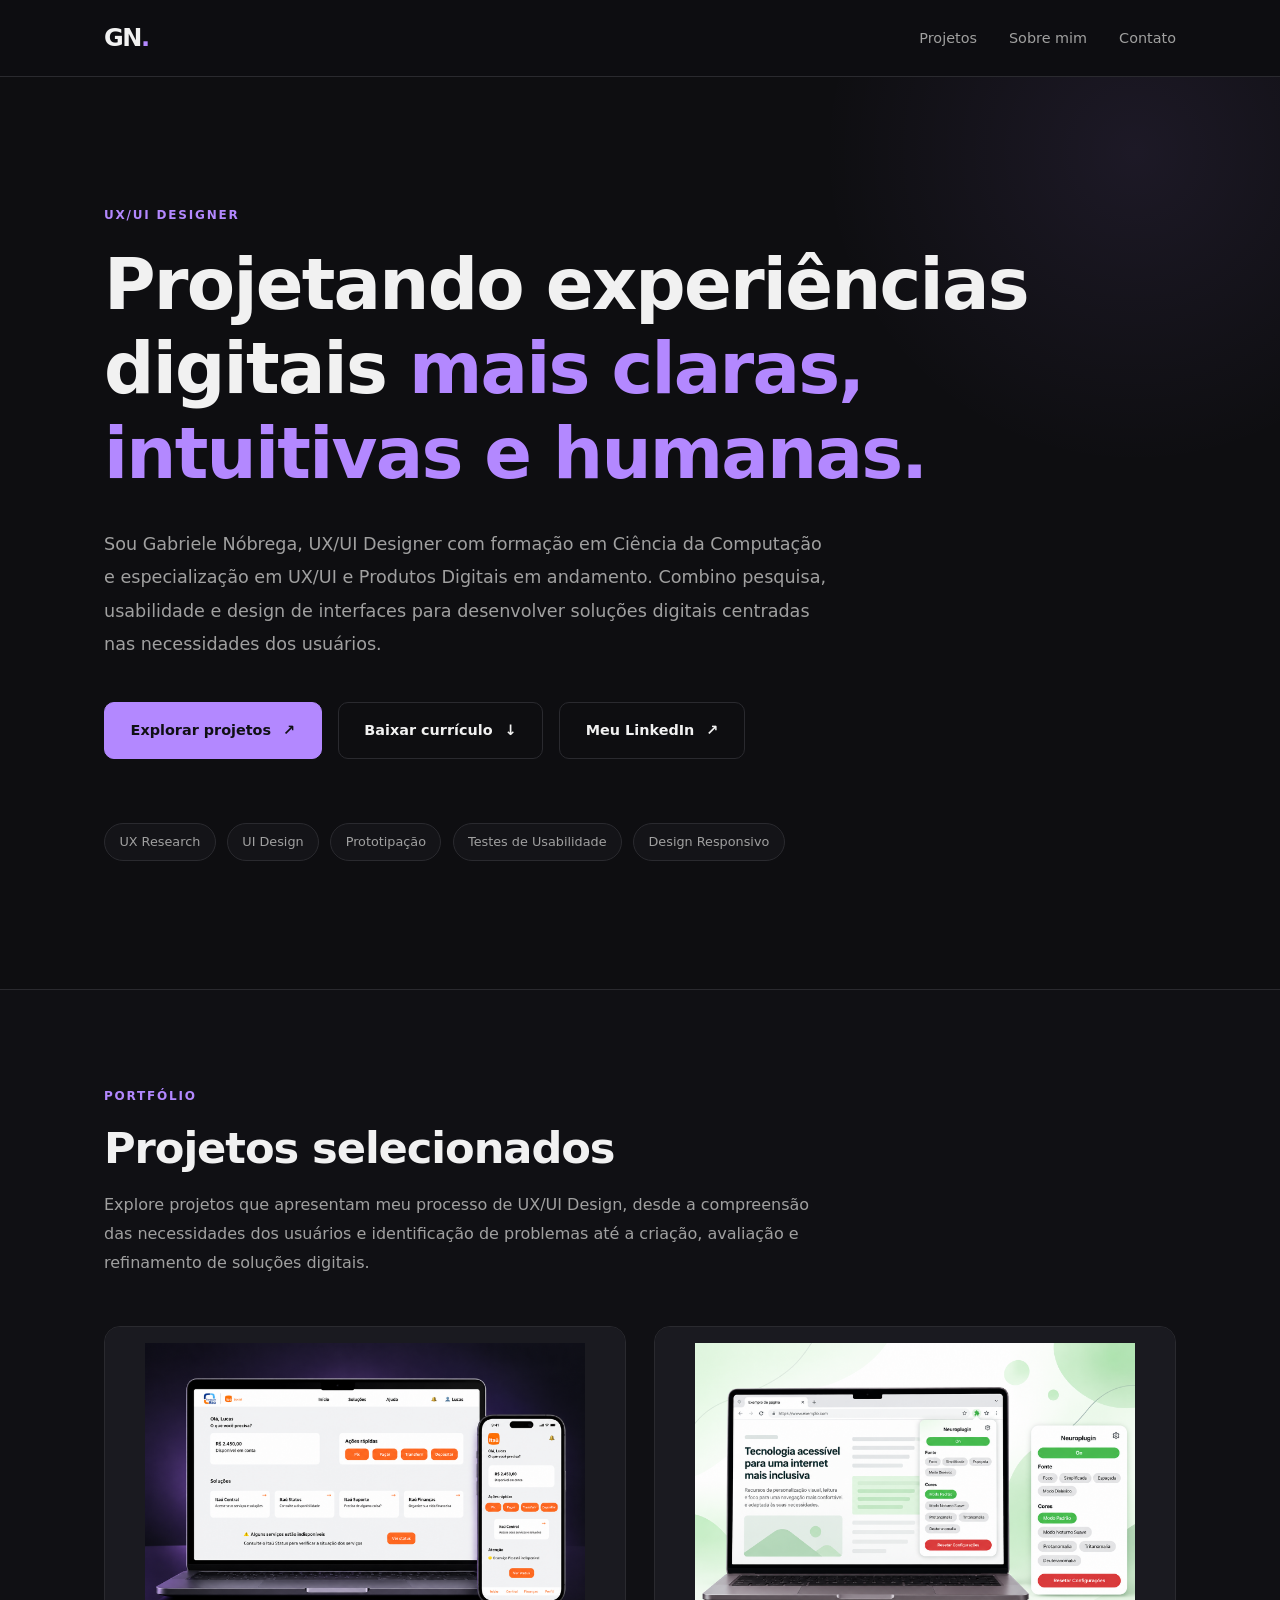
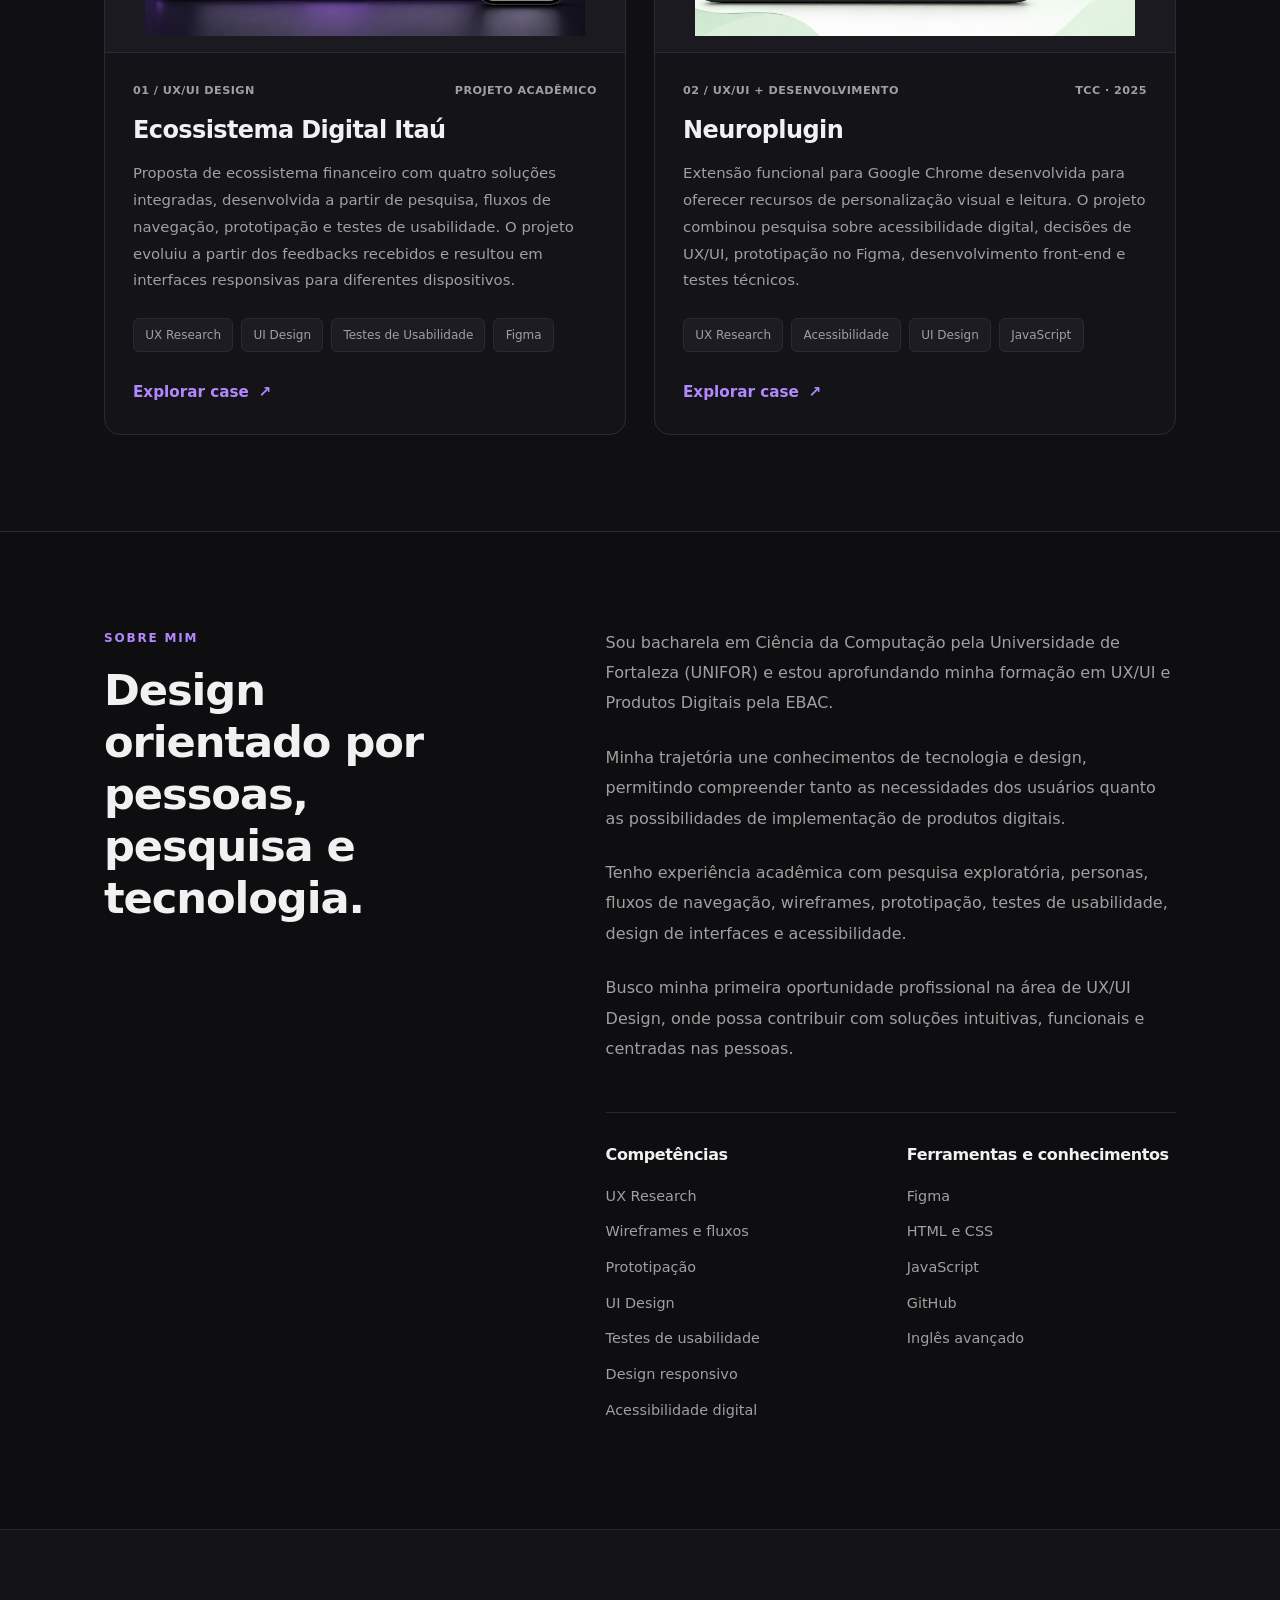
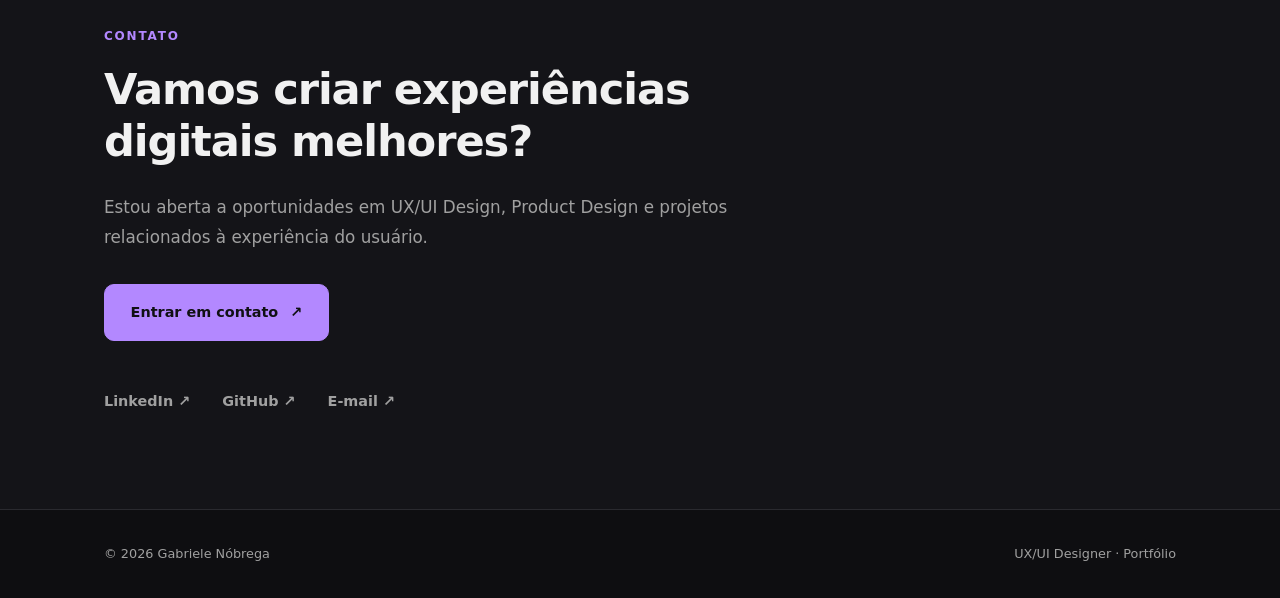
==== commit 43266e88: "Pequenos ajustes" ====
--- a/index.html
+++ b/index.html
@@ -131,10 +131,10 @@
           <h2>Projetos selecionados</h2>
 
           <p>
-            Uma seleção de projetos que demonstram
-            meu processo de pesquisa, definição
-            de problemas, desenvolvimento de
-            soluções e refinamento de interfaces.
+            Explore projetos que apresentam meu processo 
+            de UX/UI Design, desde a compreensão das necessidades 
+            dos usuários e identificação de problemas até a criação, 
+            avaliação e refinamento de soluções digitais.
           </p>
 
         </div>
